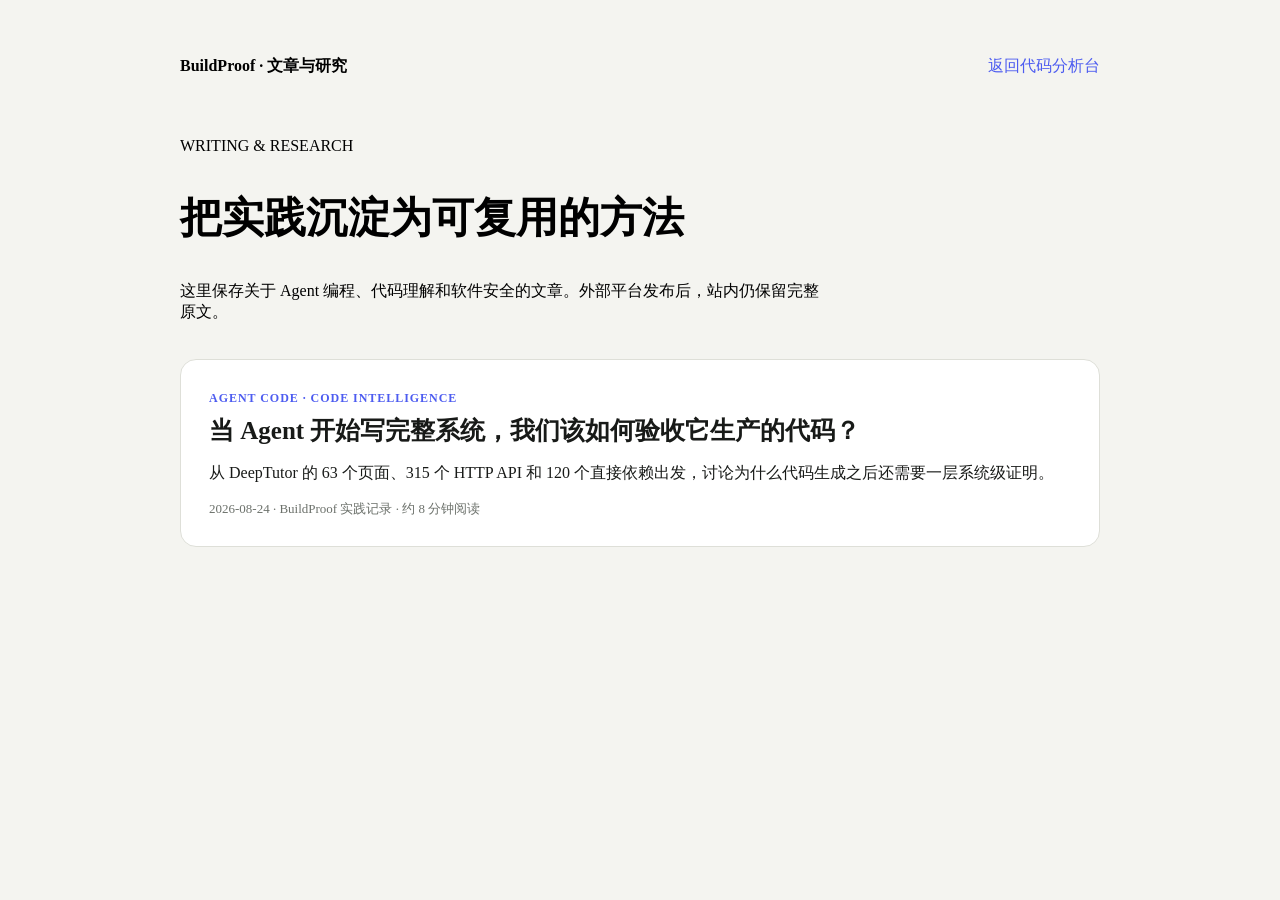
==== buildproof/static/articles.html @ 9a56ad29 "feat: add article library and BuildProof launch essay" ====
<!doctype html>
<html lang="zh-CN"><head>
  <meta charset="utf-8"><meta name="viewport" content="width=device-width,initial-scale=1">
  <title>文章与研究 — BuildProof</title><link rel="stylesheet" href="/assets/styles.css">
  <style>body{background:#f4f4f0}.reading{max-width:920px;margin:auto;padding:48px 24px}.top{display:flex;justify-content:space-between;align-items:center;margin-bottom:60px}.top a{color:#4d5cf0;text-decoration:none}.intro{max-width:650px;margin-bottom:36px}.intro h1{font-size:42px}.article-card{display:block;background:#fff;border:1px solid #dedfd8;border-radius:16px;padding:28px;color:#181a18;text-decoration:none}.article-card:hover{border-color:#4d5cf0;transform:translateY(-1px)}.article-card h2{font-size:25px;margin:8px 0}.meta{color:#6c716b;font-size:13px}.tag{color:#4d5cf0;font-weight:700;font-size:12px;letter-spacing:.08em}</style>
</head><body><main class="reading">
  <div class="top"><b>BuildProof · 文章与研究</b><a href="/">返回代码分析台</a></div>
  <section class="intro"><p class="eyebrow">WRITING & RESEARCH</p><h1>把实践沉淀为可复用的方法</h1><p class="muted">这里保存关于 Agent 编程、代码理解和软件安全的文章。外部平台发布后，站内仍保留完整原文。</p></section>
  <a class="article-card" href="/articles/agent-code-acceptance"><span class="tag">AGENT CODE · CODE INTELLIGENCE</span><h2>当 Agent 开始写完整系统，我们该如何验收它生产的代码？</h2><p>从 DeepTutor 的 63 个页面、315 个 HTTP API 和 120 个直接依赖出发，讨论为什么代码生成之后还需要一层系统级证明。</p><div class="meta">2026-08-24 · BuildProof 实践记录 · 约 8 分钟阅读</div></a>
</main></body></html>
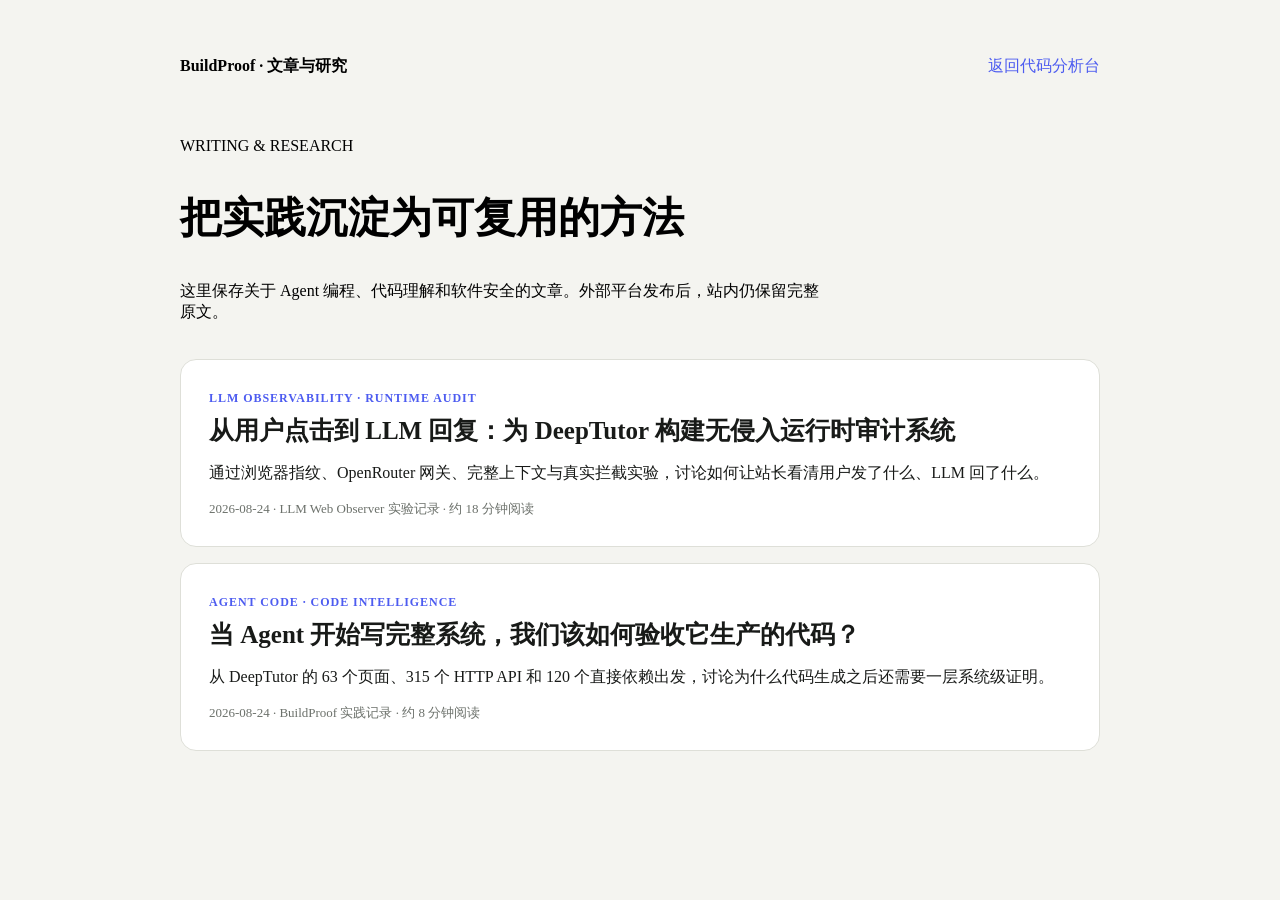
==== commit ef34abdb: "docs: publish LLM runtime audit experiment article" ====
--- a/buildproof/static/articles.html
+++ b/buildproof/static/articles.html
@@ -2,9 +2,10 @@
 <html lang="zh-CN"><head>
   <meta charset="utf-8"><meta name="viewport" content="width=device-width,initial-scale=1">
   <title>文章与研究 — BuildProof</title><link rel="stylesheet" href="/assets/styles.css">
-  <style>body{background:#f4f4f0}.reading{max-width:920px;margin:auto;padding:48px 24px}.top{display:flex;justify-content:space-between;align-items:center;margin-bottom:60px}.top a{color:#4d5cf0;text-decoration:none}.intro{max-width:650px;margin-bottom:36px}.intro h1{font-size:42px}.article-card{display:block;background:#fff;border:1px solid #dedfd8;border-radius:16px;padding:28px;color:#181a18;text-decoration:none}.article-card:hover{border-color:#4d5cf0;transform:translateY(-1px)}.article-card h2{font-size:25px;margin:8px 0}.meta{color:#6c716b;font-size:13px}.tag{color:#4d5cf0;font-weight:700;font-size:12px;letter-spacing:.08em}</style>
+  <style>body{background:#f4f4f0}.reading{max-width:920px;margin:auto;padding:48px 24px}.top{display:flex;justify-content:space-between;align-items:center;margin-bottom:60px}.top a{color:#4d5cf0;text-decoration:none}.intro{max-width:650px;margin-bottom:36px}.intro h1{font-size:42px}.article-card{display:block;background:#fff;border:1px solid #dedfd8;border-radius:16px;padding:28px;color:#181a18;text-decoration:none}.article-card+.article-card{margin-top:16px}.article-card:hover{border-color:#4d5cf0;transform:translateY(-1px)}.article-card h2{font-size:25px;margin:8px 0}.meta{color:#6c716b;font-size:13px}.tag{color:#4d5cf0;font-weight:700;font-size:12px;letter-spacing:.08em}</style>
 </head><body><main class="reading">
   <div class="top"><b>BuildProof · 文章与研究</b><a href="/">返回代码分析台</a></div>
   <section class="intro"><p class="eyebrow">WRITING & RESEARCH</p><h1>把实践沉淀为可复用的方法</h1><p class="muted">这里保存关于 Agent 编程、代码理解和软件安全的文章。外部平台发布后，站内仍保留完整原文。</p></section>
+  <a class="article-card" href="/articles/llm-web-runtime-audit"><span class="tag">LLM OBSERVABILITY · RUNTIME AUDIT</span><h2>从用户点击到 LLM 回复：为 DeepTutor 构建无侵入运行时审计系统</h2><p>通过浏览器指纹、OpenRouter 网关、完整上下文与真实拦截实验，讨论如何让站长看清用户发了什么、LLM 回了什么。</p><div class="meta">2026-08-24 · LLM Web Observer 实验记录 · 约 18 分钟阅读</div></a>
   <a class="article-card" href="/articles/agent-code-acceptance"><span class="tag">AGENT CODE · CODE INTELLIGENCE</span><h2>当 Agent 开始写完整系统，我们该如何验收它生产的代码？</h2><p>从 DeepTutor 的 63 个页面、315 个 HTTP API 和 120 个直接依赖出发，讨论为什么代码生成之后还需要一层系统级证明。</p><div class="meta">2026-08-24 · BuildProof 实践记录 · 约 8 分钟阅读</div></a>
 </main></body></html>
